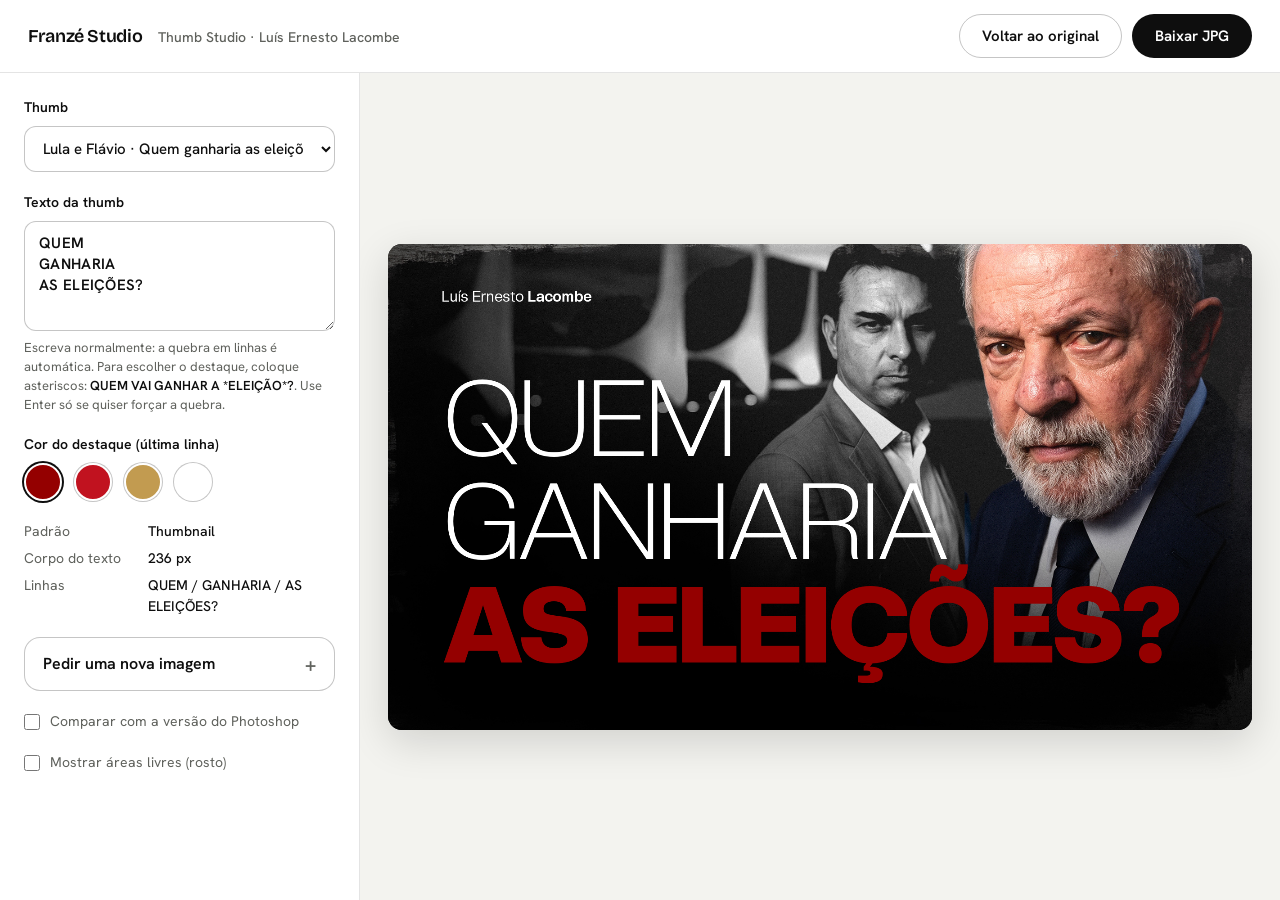
==== index.html @ 5bf44fa3 "Thumb Studio: protótipo da ferramenta de thumbs do Lacombe Motor de diagramação (quebra em até 3 lin" ====
<!doctype html>
<html lang="pt-BR">
<head>
<meta charset="utf-8">
<meta name="viewport" content="width=device-width, initial-scale=1">
<title>Thumb Studio · Franzé Studio</title>
<meta name="robots" content="noindex, nofollow">
<link rel="preconnect" href="https://fonts.googleapis.com">
<link rel="preconnect" href="https://fonts.gstatic.com" crossorigin>
<link href="https://fonts.googleapis.com/css2?family=Bricolage+Grotesque:opsz,wght@12..96,500;12..96,600&family=Hanken+Grotesk:wght@400;500;600&display=swap" rel="stylesheet">
<link rel="stylesheet" href="style.css">
</head>
<body>
<header class="topo">
  <div class="marca">Franzé Studio <span>Thumb Studio · Luís Ernesto Lacombe</span></div>
  <div class="topo-acoes">
    <button id="btnReset" class="btn btn-2" type="button">Voltar ao original</button>
    <button id="btnBaixar" class="btn btn-1" type="button">Baixar JPG</button>
  </div>
</header>

<main class="app">
  <aside class="painel">
    <label class="campo">
      <span>Thumb</span>
      <select id="selThumb"></select>
    </label>

    <label class="campo">
      <span>Texto da thumb</span>
      <textarea id="txtCopy" rows="4" spellcheck="false"></textarea>
      <small>Escreva normalmente: a quebra em linhas é automática. Para escolher o destaque, coloque asteriscos: <b>QUEM VAI GANHAR A *ELEIÇÃO*?</b>. Use Enter só se quiser forçar a quebra.</small>
    </label>

    <div class="campo">
      <span>Cor do destaque (última linha)</span>
      <div id="paleta" class="paleta"></div>
    </div>

    <div id="aviso" class="aviso" hidden></div>

    <dl class="info">
      <dt>Padrão</dt><dd id="infoPadrao"></dd>
      <dt>Corpo do texto</dt><dd id="infoCorpo"></dd>
      <dt>Linhas</dt><dd id="infoLinhas"></dd>
    </dl>

    <details class="pedido" id="pedido">
      <summary>Pedir uma nova imagem</summary>
      <div class="pedido-corpo">
        <label class="campo">
          <span>Padrão</span>
          <select id="pdPadrao">
            <option value="thumbnail">Thumbnail (vermelho, P&amp;B)</option>
            <option value="live">Live (dourado, convidados em cor)</option>
          </select>
        </label>
        <label class="campo">
          <span>O que a imagem vai descrever? (1 linha)</span>
          <input id="pdDescricao" type="text" placeholder="Ex.: Lula e Flávio Bolsonaro frente a frente, com o STF ao fundo">
        </label>
        <label class="campo">
          <span>Quem fica em evidência?</span>
          <input id="pdPessoas" type="text" placeholder="Ex.: Lula (principal) e Flávio Bolsonaro">
        </label>
        <label class="campo">
          <span>Texto da thumb (opcional)</span>
          <input id="pdCopy" type="text" placeholder="Deixe em branco para eu sugerir opções">
        </label>
        <label class="campo">
          <span>Fotos das pessoas (opcional)</span>
          <input id="pdFotos" type="file" accept="image/*" multiple>
          <small>Anexe só se não houver boa foto no Google. Os nomes dos arquivos vão no pedido.</small>
        </label>
        <button id="btnPedido" class="btn btn-2" type="button">Copiar pedido</button>
        <small id="pdMsg" class="ok" hidden>Pedido copiado. É só colar na conversa.</small>
        <pre id="pdPreview" class="pd-preview"></pre>
      </div>
    </details>

    <label class="chk"><input type="checkbox" id="chkRef"> Comparar com a versão do Photoshop</label>
    <label class="chk"><input type="checkbox" id="chkGuias"> Mostrar áreas livres (rosto)</label>
  </aside>

  <section class="palco">
    <div class="moldura"><canvas id="tela" width="1920" height="1080"></canvas></div>
  </section>
</main>

<script type="module" src="app.js"></script>
</body>
</html>
---- style.css ----
/* Identidade do Franzé Studio (mesmos tokens do portal): claro por padrão, Bricolage nos títulos, Hanken no resto,
   botões em pílula que só trocam de cor, um preto por tela. */
:root {
  --bg: #fff; --ink: #0e0e0e; --ink-2: #2c2e2b; --ink-dim: #5f615c;
  --line: rgba(14,14,14,.11); --line-2: rgba(14,14,14,.24);
  --cinza: #f3f3ef; --cinza-2: #e8e9e3; --grafite: #222625; --salvia: #cad2c6;
  --btn: #0e0e0e; --btn-txt: #fff; --btn-hover: #3a3d3c;
  --voce: #8a5a12; --voce-f: #f6ecd9; --ok: #2f6b45; --erro: #9b2c24;
  --campo: #fff;
}
* { margin: 0; padding: 0; box-sizing: border-box; }
html { -webkit-font-smoothing: antialiased; }
html, body { height: 100%; }
body { background: var(--bg); color: var(--ink); font-family: 'Hanken Grotesk', system-ui, sans-serif; font-size: 16px; line-height: 1.5; }
[hidden] { display: none !important; }
h1, h2, h3 { font-family: 'Bricolage Grotesque', sans-serif; font-weight: 600; letter-spacing: -.02em; line-height: 1.12; }
:focus-visible { outline: 2px solid var(--ink); outline-offset: 2px; }

.topo { display: flex; align-items: center; justify-content: space-between; gap: 16px; padding: 14px 28px; border-bottom: 1px solid var(--line); background: var(--bg); }
.marca { font-family: 'Bricolage Grotesque', sans-serif; font-weight: 600; font-size: 18px; letter-spacing: -.02em; }
.marca span { color: var(--ink-dim); font-family: 'Hanken Grotesk', sans-serif; font-weight: 500; font-size: 14px; letter-spacing: 0; margin-left: 12px; }
.topo-acoes { display: flex; gap: 10px; }

.btn { display: inline-flex; align-items: center; justify-content: center; height: 44px; padding: 0 22px; border-radius: 999px; border: 1px solid transparent; font: 600 15px/1 'Hanken Grotesk', sans-serif; cursor: pointer; white-space: nowrap; transition: background-color .2s, border-color .2s, color .2s; }
.btn-1 { background: var(--btn); color: var(--btn-txt); }
.btn-1:hover { background: var(--btn-hover); }
.btn-2 { background: transparent; border-color: var(--line-2); color: var(--ink); }
.btn-2:hover { border-color: var(--ink); }

.app { display: grid; grid-template-columns: 360px 1fr; height: calc(100% - 73px); }
.painel { padding: 24px 24px 32px; border-right: 1px solid var(--line); background: var(--bg); overflow: auto; display: flex; flex-direction: column; gap: 20px; }
.campo { display: flex; flex-direction: column; gap: 8px; }
.campo > span { font-size: 14px; font-weight: 600; color: var(--ink); }
.campo small { color: var(--ink-dim); font-size: 13px; line-height: 1.45; }
.campo small b { color: var(--ink); font-weight: 600; }
select, textarea, input[type="text"] { font: 500 15px/1.4 'Hanken Grotesk', sans-serif; color: var(--ink); background: var(--campo); border: 1px solid var(--line-2); border-radius: 12px; padding: 11px 14px; width: 100%; }
select:focus, textarea:focus, input[type="text"]:focus { outline: 2px solid var(--ink); outline-offset: 1px; }
textarea { resize: vertical; text-transform: uppercase; font-weight: 600; letter-spacing: .02em; min-height: 110px; }
input[type="file"] { font: 400 13px 'Hanken Grotesk', sans-serif; color: var(--ink-dim); }

.paleta { display: flex; gap: 12px; flex-wrap: wrap; }
.sw { width: 38px; height: 38px; border-radius: 50%; border: 2px solid var(--bg); box-shadow: 0 0 0 1px var(--line-2); cursor: pointer; padding: 0; transition: box-shadow .2s; }
.sw:hover { box-shadow: 0 0 0 1px var(--ink); }
.sw[aria-pressed="true"] { box-shadow: 0 0 0 2px var(--ink); }

.aviso { background: var(--voce-f); color: var(--voce); border-radius: 12px; padding: 11px 14px; font-size: 14px; font-weight: 500; }
.info { display: grid; grid-template-columns: 112px 1fr; gap: 6px 12px; font-size: 14px; }
.info dt { color: var(--ink-dim); } .info dd { margin: 0; font-weight: 500; }
.chk { display: flex; gap: 10px; align-items: center; color: var(--ink-dim); font-size: 14px; cursor: pointer; }
.chk input { accent-color: var(--ink); width: 16px; height: 16px; }

.pedido { border: 1px solid var(--line-2); border-radius: 16px; background: var(--bg); }
.pedido summary { cursor: pointer; padding: 14px 18px; font-weight: 600; list-style: none; display: flex; justify-content: space-between; align-items: center; }
.pedido summary::-webkit-details-marker { display: none; }
.pedido summary::after { content: '+'; font-size: 20px; line-height: 1; color: var(--ink-dim); }
.pedido[open] summary::after { content: '–'; }
.pedido[open] summary { border-bottom: 1px solid var(--line); }
.pedido-corpo { padding: 18px; display: flex; flex-direction: column; gap: 16px; }
.pd-preview { white-space: pre-wrap; font: 400 13px/1.55 'Hanken Grotesk', sans-serif; color: var(--ink-2); background: var(--cinza); border-radius: 12px; padding: 12px 14px; }
.ok { color: var(--ok); font-weight: 500; }

.palco { display: grid; place-items: center; padding: 28px; overflow: auto; background: var(--cinza); }
.moldura { width: 100%; max-width: 1280px; aspect-ratio: 16/9; background: #000; border-radius: 14px; overflow: hidden; box-shadow: 0 12px 40px rgba(0,0,0,.14); }
canvas { width: 100%; height: 100%; display: block; }

@media (max-width: 860px) {
  .app { grid-template-columns: 1fr; height: auto; }
  .painel { border-right: 0; border-bottom: 1px solid var(--line); }
  .topo { padding: 12px 16px; flex-wrap: wrap; }
  .palco { padding: 16px; }
}
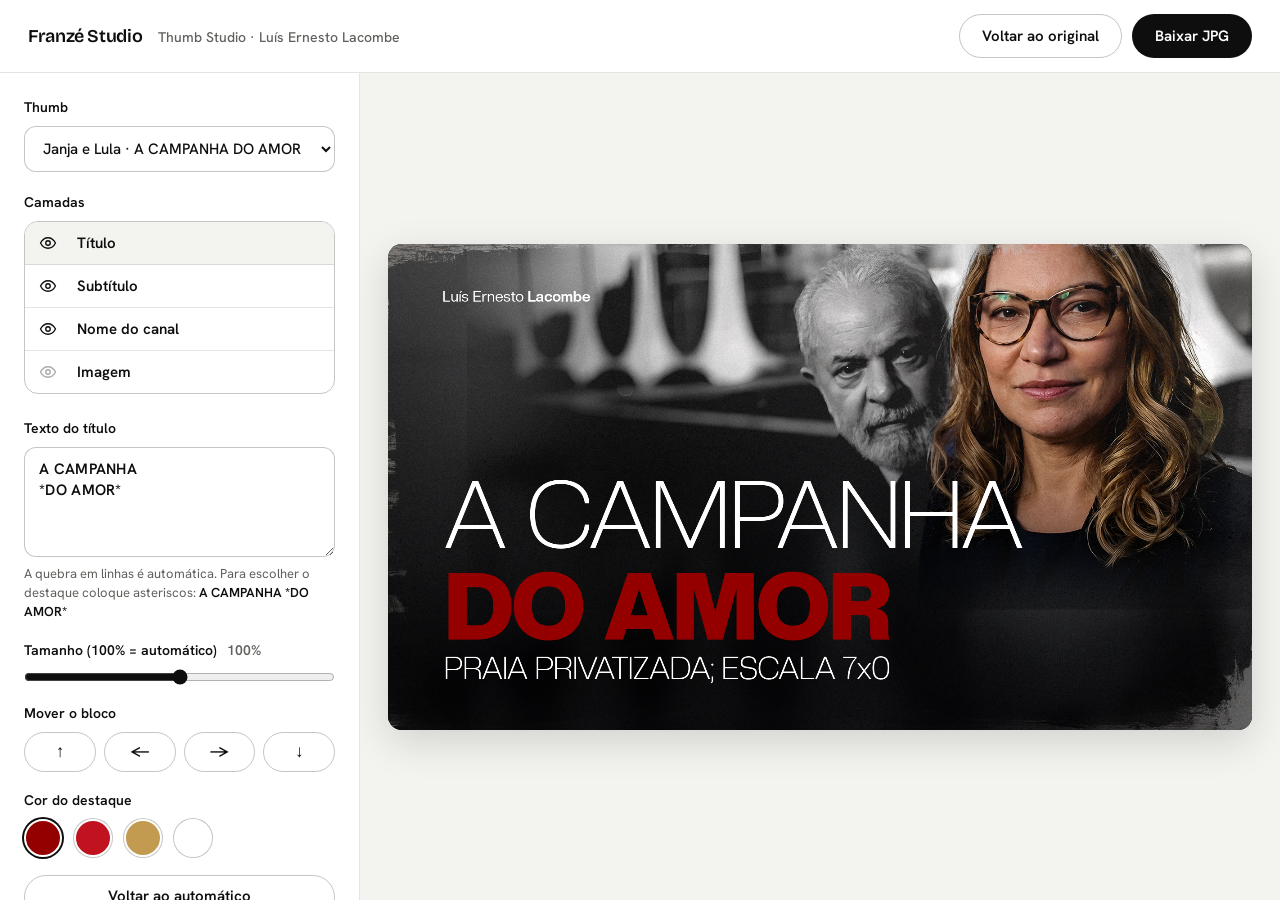
==== commit 09356c9d: "Thumb Studio: camadas editaveis (titulo, subtitulo, nome do canal, imagem) Titulo e subtitulo com ta" ====
--- a/index.html
+++ b/index.html
@@ -26,16 +26,11 @@
       <select id="selThumb"></select>
     </label>
 
-    <label class="campo">
-      <span>Texto da thumb</span>
-      <textarea id="txtCopy" rows="4" spellcheck="false"></textarea>
-      <small>Escreva normalmente: a quebra em linhas é automática. Para escolher o destaque, coloque asteriscos: <b>QUEM VAI GANHAR A *ELEIÇÃO*?</b>. Use Enter só se quiser forçar a quebra.</small>
-    </label>
-
     <div class="campo">
-      <span>Cor do destaque (última linha)</span>
-      <div id="paleta" class="paleta"></div>
+      <span>Camadas</span>
+      <ul id="camadas" class="camadas"></ul>
     </div>
+    <div id="props" class="props"></div>
 
     <div id="aviso" class="aviso" hidden></div>
 
@@ -47,7 +42,11 @@
 
     <details class="pedido" id="pedido">
       <summary>Pedir uma nova imagem</summary>
-      <div class="pedido-corpo">
+      <form class="pedido-corpo" id="formPedido" autocomplete="off">
+        <label class="campo">
+          <span>Seu nome</span>
+          <input id="pdNome" type="text" maxlength="80" placeholder="Para eu saber quem pediu">
+        </label>
         <label class="campo">
           <span>Padrão</span>
           <select id="pdPadrao">
@@ -57,26 +56,31 @@
         </label>
         <label class="campo">
           <span>O que a imagem vai descrever? (1 linha)</span>
-          <input id="pdDescricao" type="text" placeholder="Ex.: Lula e Flávio Bolsonaro frente a frente, com o STF ao fundo">
+          <input id="pdDescricao" type="text" maxlength="400" placeholder="Ex.: Lula e Flávio Bolsonaro frente a frente, com o STF ao fundo" required>
         </label>
         <label class="campo">
           <span>Quem fica em evidência?</span>
-          <input id="pdPessoas" type="text" placeholder="Ex.: Lula (principal) e Flávio Bolsonaro">
+          <input id="pdPessoas" type="text" maxlength="300" placeholder="Ex.: Lula (principal) e Flávio Bolsonaro">
         </label>
         <label class="campo">
           <span>Texto da thumb (opcional)</span>
-          <input id="pdCopy" type="text" placeholder="Deixe em branco para eu sugerir opções">
+          <input id="pdCopy" type="text" maxlength="200" placeholder="Deixe em branco para o estúdio sugerir opções">
         </label>
         <label class="campo">
           <span>Fotos das pessoas (opcional)</span>
           <input id="pdFotos" type="file" accept="image/*" multiple>
-          <small>Anexe só se não houver boa foto no Google. Os nomes dos arquivos vão no pedido.</small>
+          <small>Anexe só se não houver boa foto na internet. Até 3 fotos.</small>
         </label>
-        <button id="btnPedido" class="btn btn-2" type="button">Copiar pedido</button>
-        <small id="pdMsg" class="ok" hidden>Pedido copiado. É só colar na conversa.</small>
-        <pre id="pdPreview" class="pd-preview"></pre>
-      </div>
+        <input id="pdSite" type="text" tabindex="-1" autocomplete="off" aria-hidden="true" style="position:absolute;left:-9999px;opacity:0">
+        <button id="btnPedido" class="btn btn-2" type="submit">Enviar pedido</button>
+        <p id="pdMsg" class="msg" hidden></p>
+      </form>
     </details>
+
+    <section class="meus" id="meusPedidos" hidden>
+      <h3>Meus pedidos</h3>
+      <ul id="listaPedidos"></ul>
+    </section>
 
     <label class="chk"><input type="checkbox" id="chkRef"> Comparar com a versão do Photoshop</label>
     <label class="chk"><input type="checkbox" id="chkGuias"> Mostrar áreas livres (rosto)</label>
@@ -87,6 +91,7 @@
   </section>
 </main>
 
+<script src="config.js"></script>
 <script type="module" src="app.js"></script>
 </body>
 </html>
--- a/style.css
+++ b/style.css
@@ -69,3 +69,40 @@
   .topo { padding: 12px 16px; flex-wrap: wrap; }
   .palco { padding: 16px; }
 }
+
+.msg { font-size: 14px; font-weight: 500; line-height: 1.45; }
+.msg.ok { color: var(--ok); } .msg.erro { color: var(--erro); }
+.msg .cod { font-family: 'Bricolage Grotesque', sans-serif; font-weight: 600; font-size: 17px; letter-spacing: .04em; color: var(--ink); }
+.linklike { background: none; border: 0; padding: 0; color: var(--ink-dim); text-decoration: underline; cursor: pointer; font: inherit; }
+.meus h3 { font-size: 17px; margin-bottom: 10px; }
+.meus ul { list-style: none; display: flex; flex-direction: column; gap: 10px; }
+.meus li { border: 1px solid var(--line-2); border-radius: 14px; padding: 12px 14px; display: flex; flex-direction: column; gap: 6px; }
+.meus .t { font-weight: 600; font-size: 14px; line-height: 1.35; }
+.meus .m { display: flex; align-items: center; justify-content: space-between; gap: 10px; font-size: 13px; color: var(--ink-dim); }
+.badge { font-size: 12.5px; font-weight: 600; padding: 3px 10px; border-radius: 999px; background: var(--cinza-2); color: var(--ink-2); }
+.badge.novo { background: #e8ecef; color: #4a5560; } .badge.em_criacao { background: var(--voce-f); color: var(--voce); }
+.badge.pronto { background: #e3efe6; color: var(--ok); } .badge.cancelado { background: #f5e3e1; color: var(--erro); }
+.meus .nota { font-size: 13px; color: var(--ink-2); }
+.meus .abrir { align-self: flex-start; height: 36px; font-size: 14px; padding: 0 16px; }
+
+.prog { display: flex; flex-direction: column; gap: 6px; }
+.prog-top { display: flex; justify-content: space-between; align-items: baseline; gap: 10px; font-size: 13px; color: var(--ink-2); }
+.prog-top b { font-family: 'Bricolage Grotesque', sans-serif; font-weight: 600; font-size: 15px; color: var(--ink); font-variant-numeric: tabular-nums; }
+.prog-trilho { height: 8px; border-radius: 999px; background: var(--cinza-2); overflow: hidden; }
+.prog-fill { height: 100%; border-radius: 999px; background: var(--ink); transition: width .6s ease; }
+.prog-fill.ok { background: var(--ok); }
+
+.camadas { list-style: none; border: 1px solid var(--line-2); border-radius: 14px; overflow: hidden; }
+.cam { display: flex; align-items: center; border-bottom: 1px solid var(--line); }
+.cam:last-child { border-bottom: 0; }
+.cam.sel { background: var(--cinza); }
+.cam .nome { flex: 1; text-align: left; background: none; border: 0; padding: 12px 14px; font: 600 15px/1 "Hanken Grotesk", sans-serif; color: var(--ink); cursor: pointer; }
+.cam .olho { background: none; border: 0; padding: 12px 6px 12px 14px; color: var(--ink); cursor: pointer; display: grid; place-items: center; }
+.cam .olho[aria-pressed="false"] { color: var(--ink-dim); opacity: .45; }
+.cam .olho[disabled] { cursor: default; opacity: .35; }
+.props { display: flex; flex-direction: column; gap: 18px; padding-top: 4px; }
+.setas { display: grid; grid-template-columns: repeat(4, 1fr); gap: 8px; }
+.setas .btn { height: 40px; padding: 0; font-size: 17px; }
+input[type="range"] { width: 100%; accent-color: var(--ink); }
+.campo > span b { font-weight: 600; color: var(--ink-dim); margin-left: 6px; }
+canvas.arrastavel { cursor: grab; }
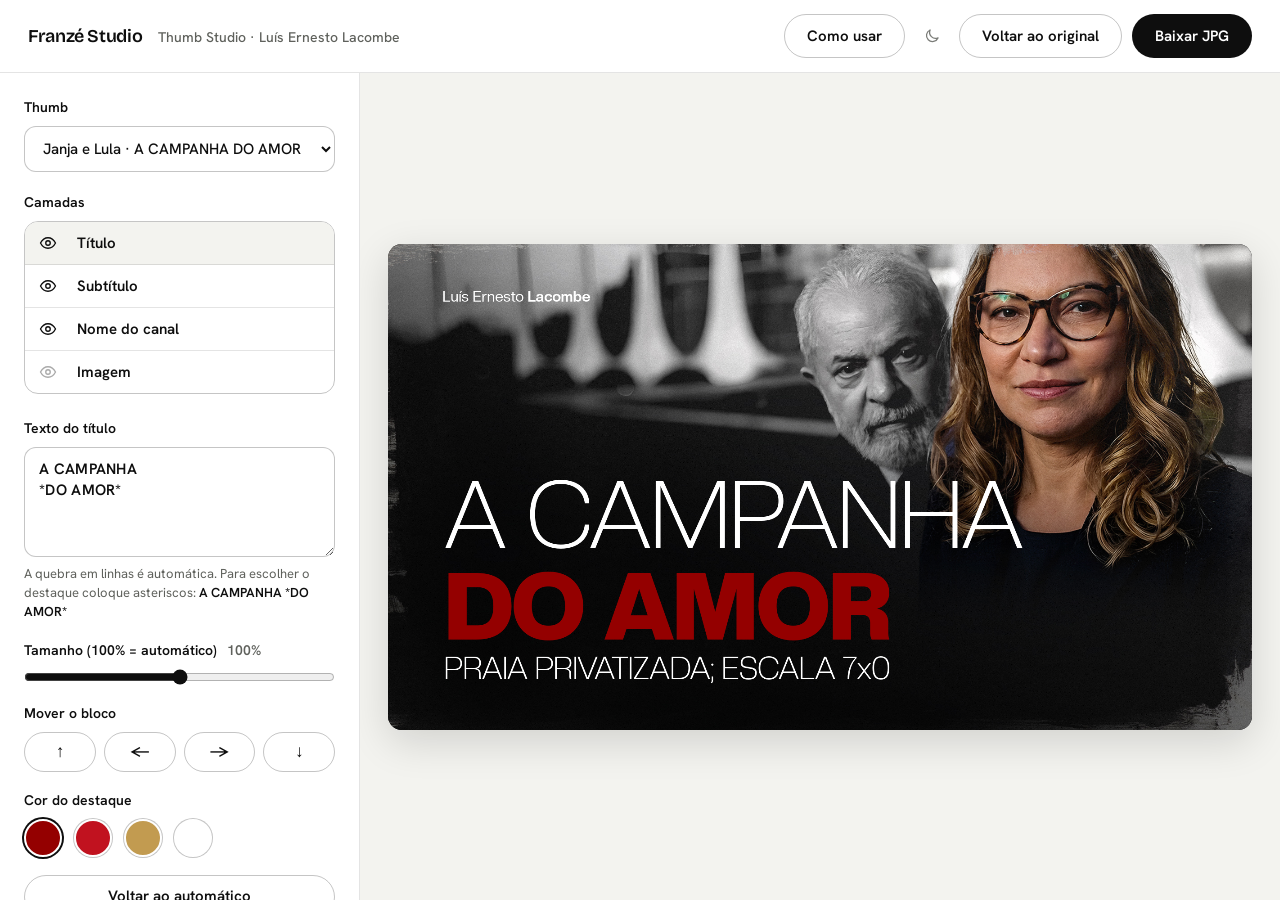
==== commit 3c1a1f33: "Modo escuro e tutorial de uso" ====
--- a/index.html
+++ b/index.html
@@ -8,12 +8,15 @@
 <link rel="preconnect" href="https://fonts.googleapis.com">
 <link rel="preconnect" href="https://fonts.gstatic.com" crossorigin>
 <link href="https://fonts.googleapis.com/css2?family=Bricolage+Grotesque:opsz,wght@12..96,500;12..96,600&family=Hanken+Grotesk:wght@400;500;600&display=swap" rel="stylesheet">
+<script src="tema.js"></script>
 <link rel="stylesheet" href="style.css">
 </head>
 <body>
 <header class="topo">
   <div class="marca">Franzé Studio <span>Thumb Studio · Luís Ernesto Lacombe</span></div>
   <div class="topo-acoes">
+    <a class="btn btn-2" href="tutorial.html" style="text-decoration:none">Como usar</a>
+    <span class="tema-topo" data-tema></span>
     <button id="btnReset" class="btn btn-2" type="button">Voltar ao original</button>
     <button id="btnBaixar" class="btn btn-1" type="button">Baixar JPG</button>
   </div>
--- a/style.css
+++ b/style.css
@@ -7,6 +7,17 @@
   --btn: #0e0e0e; --btn-txt: #fff; --btn-hover: #3a3d3c;
   --voce: #8a5a12; --voce-f: #f6ecd9; --ok: #2f6b45; --erro: #9b2c24;
   --campo: #fff;
+  --ok-f: #e3efe6; --espera: #4a5560; --espera-f: #e8ecef; --erro-f: #f5e3e1; --sombra: rgba(0,0,0,.14); --palco: var(--cinza);
+}
+/* MODO ESCURO: o tema.js poe data-theme no <html>; a ferramenta sempre abre no claro e o escuro vale até fechar a aba. */
+:root[data-theme="dark"] {
+  --bg: #171a19; --ink: #ecede9; --ink-2: #d3d6cf; --ink-dim: #a3a59e;
+  --line: rgba(236,237,233,.12); --line-2: rgba(236,237,233,.26);
+  --cinza: #212524; --cinza-2: #2a2f2d; --grafite: #2b302e; --salvia: #9fae9a;
+  --btn: #ecede9; --btn-txt: #111312; --btn-hover: #cfd3cc;
+  --voce: #e5bb73; --voce-f: #3a2f1c; --ok: #8fcaa2; --ok-f: #20352a; --erro: #f08a82; --erro-f: #3a2220;
+  --espera: #b5c1cc; --espera-f: #28303a; --campo: #1c201e; --sombra: rgba(0,0,0,.4);
+  color-scheme: dark;
 }
 * { margin: 0; padding: 0; box-sizing: border-box; }
 html { -webkit-font-smoothing: antialiased; }
@@ -60,7 +71,7 @@
 .ok { color: var(--ok); font-weight: 500; }
 
 .palco { display: grid; place-items: center; padding: 28px; overflow: auto; background: var(--cinza); }
-.moldura { width: 100%; max-width: 1280px; aspect-ratio: 16/9; background: #000; border-radius: 14px; overflow: hidden; box-shadow: 0 12px 40px rgba(0,0,0,.14); }
+.moldura { width: 100%; max-width: 1280px; aspect-ratio: 16/9; background: #000; border-radius: 14px; overflow: hidden; box-shadow: 0 12px 40px var(--sombra); }
 canvas { width: 100%; height: 100%; display: block; }
 
 @media (max-width: 860px) {
@@ -80,8 +91,8 @@
 .meus .t { font-weight: 600; font-size: 14px; line-height: 1.35; }
 .meus .m { display: flex; align-items: center; justify-content: space-between; gap: 10px; font-size: 13px; color: var(--ink-dim); }
 .badge { font-size: 12.5px; font-weight: 600; padding: 3px 10px; border-radius: 999px; background: var(--cinza-2); color: var(--ink-2); }
-.badge.novo { background: #e8ecef; color: #4a5560; } .badge.em_criacao { background: var(--voce-f); color: var(--voce); }
-.badge.pronto { background: #e3efe6; color: var(--ok); } .badge.cancelado { background: #f5e3e1; color: var(--erro); }
+.badge.novo { background: var(--espera-f); color: var(--espera); } .badge.em_criacao { background: var(--voce-f); color: var(--voce); }
+.badge.pronto { background: var(--ok-f); color: var(--ok); } .badge.cancelado { background: var(--erro-f); color: var(--erro); }
 .meus .nota { font-size: 13px; color: var(--ink-2); }
 .meus .abrir { align-self: flex-start; height: 36px; font-size: 14px; padding: 0 16px; }
 
@@ -106,3 +117,6 @@
 input[type="range"] { width: 100%; accent-color: var(--ink); }
 .campo > span b { font-weight: 600; color: var(--ink-dim); margin-left: 6px; }
 canvas.arrastavel { cursor: grab; }
+
+.topo-acoes { align-items: center; }
+.tema-topo { display: flex; color: var(--ink-dim); }
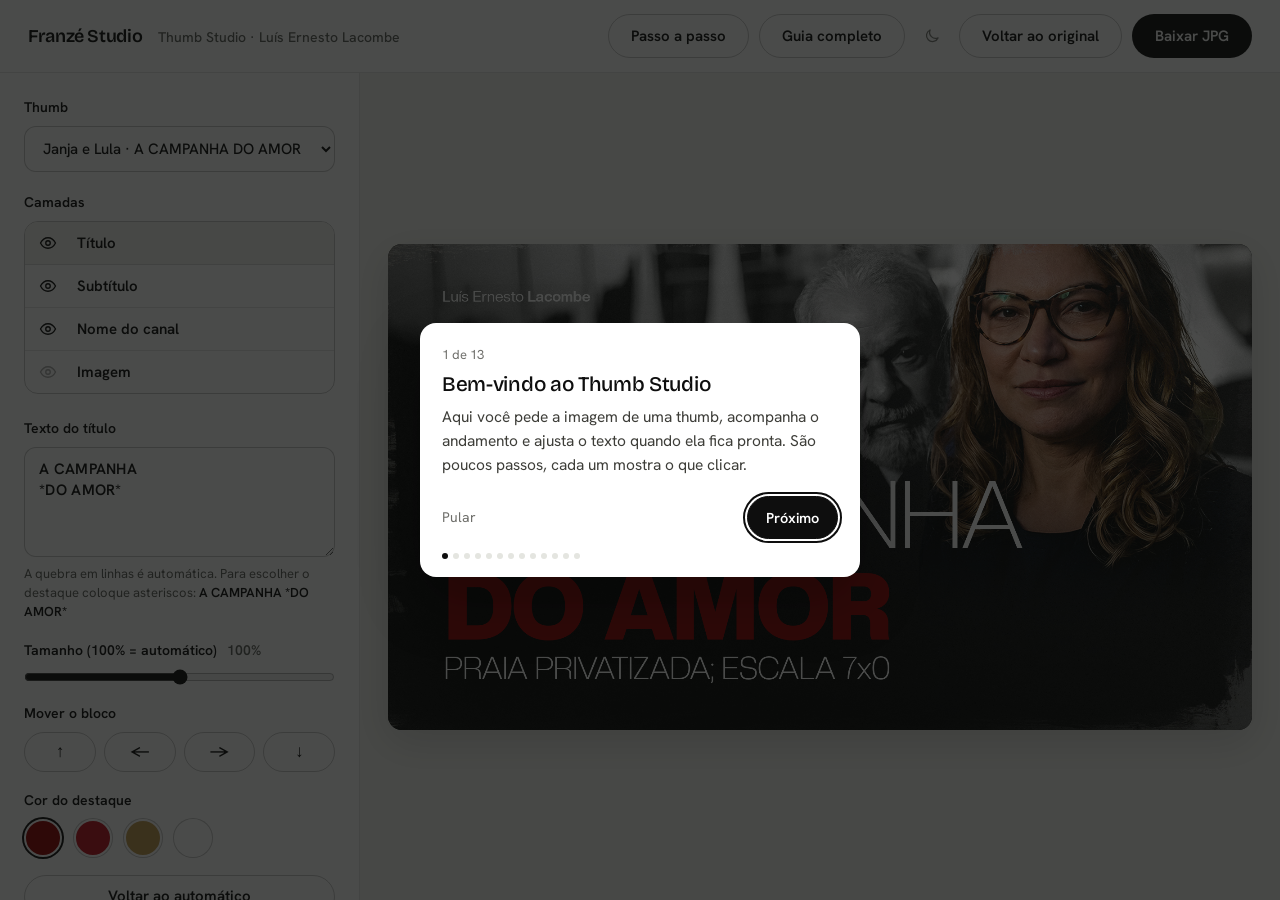
==== commit 4e6e2e38: "Thumb Studio: passo a passo guiado (mesmo componente do portal) Co-Authored-By: Claude Sonnet 5.5 <n" ====
--- a/index.html
+++ b/index.html
@@ -15,7 +15,8 @@
 <header class="topo">
   <div class="marca">Franzé Studio <span>Thumb Studio · Luís Ernesto Lacombe</span></div>
   <div class="topo-acoes">
-    <a class="btn btn-2" href="tutorial.html" style="text-decoration:none">Como usar</a>
+    <button id="btnTour" class="btn btn-2" type="button">Passo a passo</button>
+    <a class="btn btn-2" href="tutorial.html" style="text-decoration:none">Guia completo</a>
     <span class="tema-topo" data-tema></span>
     <button id="btnReset" class="btn btn-2" type="button">Voltar ao original</button>
     <button id="btnBaixar" class="btn btn-1" type="button">Baixar JPG</button>
@@ -95,6 +96,7 @@
 </main>
 
 <script src="config.js"></script>
+<script src="tour.js"></script>
 <script type="module" src="app.js"></script>
 </body>
 </html>
